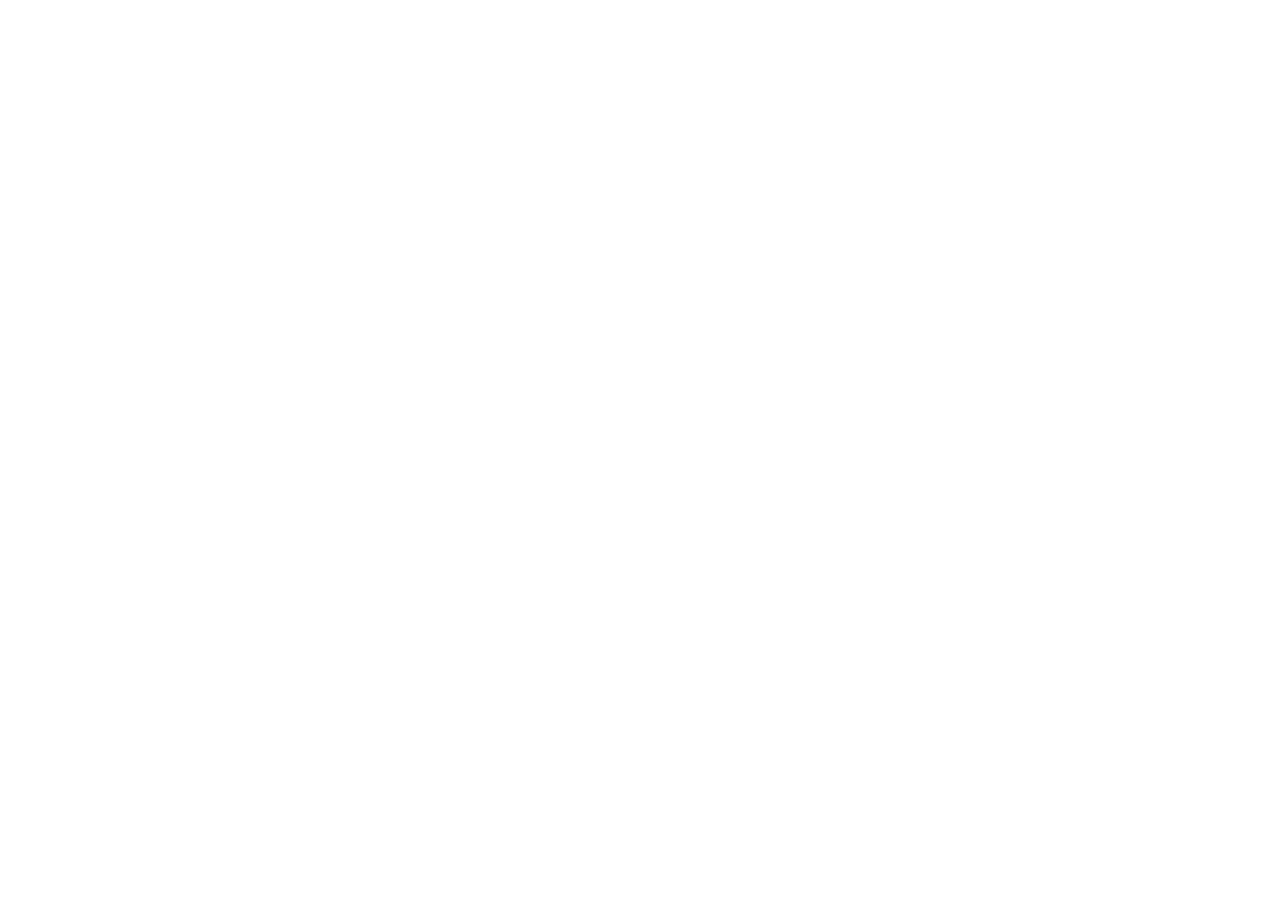
==== Admin Page/admin.html @ 701491e0 "Add files via upload" ====
<!DOCTYPE html>
<html lang="pt-br">
<head>
    <meta charset="UTF-8">
    <meta http-equiv="X-UA-Compatible" content="IE=edge">
    <meta name="viewport" content="width=device-width, initial-scale=1.0">
    <link rel="stylesheet" href="../reset.css">
    <link rel="stylesheet" href="admin.css">
    <title>-</title>
</head>
<body>
    
</body>
<script src="admin.js"></script>
</html>
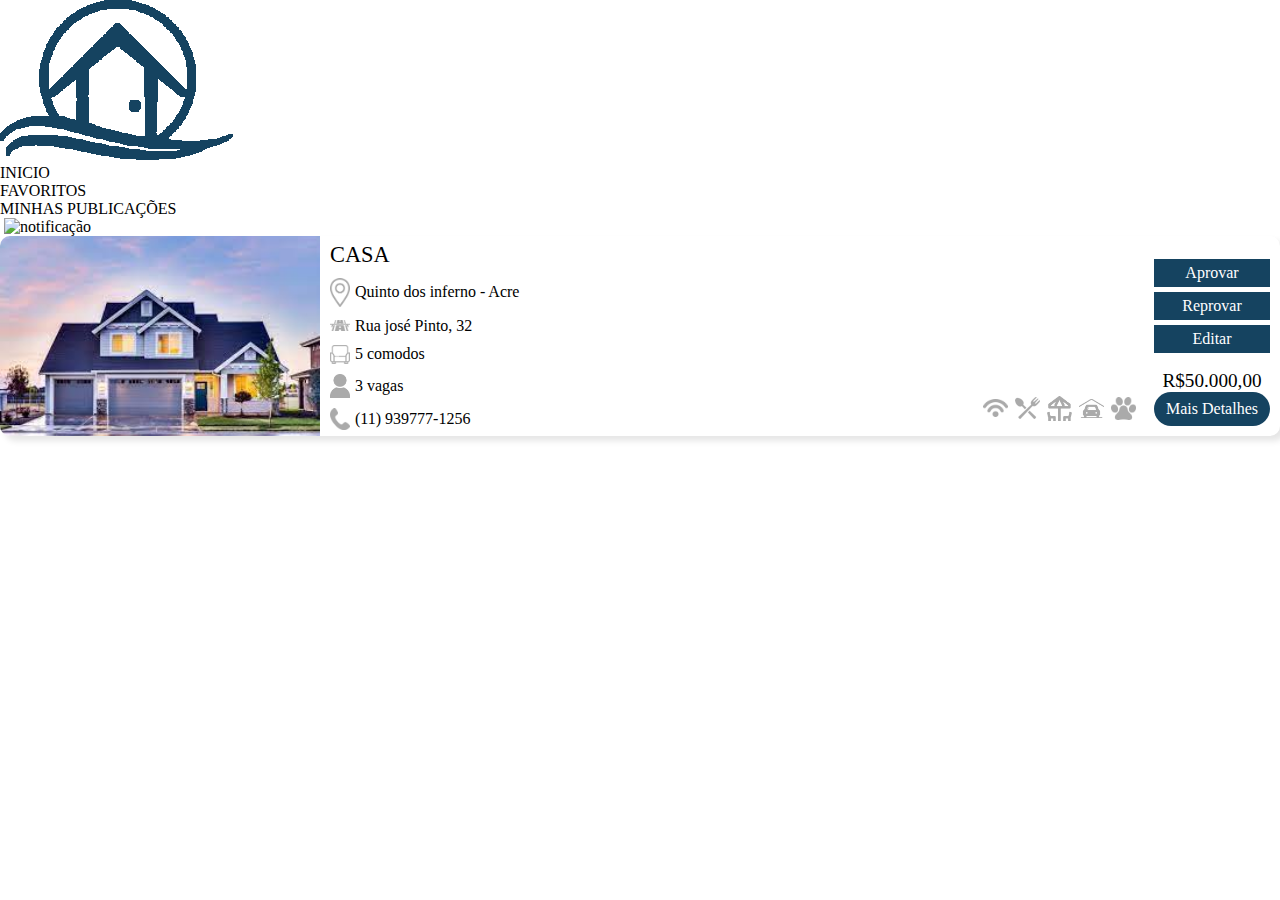
==== commit 7b32d122: "Add files via upload" ====
--- a/Admin Page/admin.html
+++ b/Admin Page/admin.html
@@ -1,15 +1,66 @@
 <!DOCTYPE html>
 <html lang="pt-br">
+
 <head>
     <meta charset="UTF-8">
     <meta http-equiv="X-UA-Compatible" content="IE=edge">
     <meta name="viewport" content="width=device-width, initial-scale=1.0">
+    <link rel="preconnect" href="https://fonts.googleapis.com">
+    <link rel="preconnect" href="https://fonts.gstatic.com" crossorigin>
+    <link href="https://fonts.googleapis.com/css2?family=Roboto&display=swap" rel="stylesheet">
+    <link rel="stylesheet" href="../header.css">
     <link rel="stylesheet" href="../reset.css">
     <link rel="stylesheet" href="admin.css">
-    <title>-</title>
+    <title>Admin</title>
 </head>
+
 <body>
-    
+    <header>
+        <div class="embrulho_header">
+            <a href="../index.html"><img src="img/logoBlue.png" alt="logotipo" class="logo"></a>
+            <ul>
+                <li><a href="../List Page/list.html">INICIO</a></li>
+                <li><a href="../Favorite Page/favorite.html">FAVORITOS</a></li>
+                <li><a href="../My Houses Page/myHouses.html">MINHAS PUBLICAÇÕES</a></li>
+            </ul>
+            <div>
+                <a href="../Create Page/create.html"><img src="../header_img/plusBlue.png" alt="" class="adicionar"></a>
+                <a href=""><img src="../header_img/bell.png" alt="notificação" class="notificacao"></a>
+                <a href="../User Page/user.html"><img src="../header_img/pfp.png" alt="" class="perfil"></a>
+            </div>
+        </div>
+    </header>
+    <main class="embrulho">
+        <section class="moradias">
+            <div class="item_lista">
+                <div class="casa_img"></div>
+                <div class="casa_info">
+                    <P>CASA</P>
+                    <span><img src="img/localizar.png" alt="">Quinto dos inferno - Acre</span>
+                    <span><img src="img/endereco.png" alt="">Rua josé Pinto, 32</span>
+                    <span><img src="img/comodos.png" alt="">5 comodos</span>
+                    <span><img src="img/user.png" alt="">3 vagas</span>
+                    <span><img src="img/contato.png" alt="">(11) 939777-1256</span>
+                    <div class="casa_extras">
+                        <img src="img/Wifi.png" alt="">
+                        <img src="img/refeicao.png" alt="">
+                        <img src="img/Lazer.png" alt="">
+                        <img src="img/estacionamento.png" alt="">
+                        <img src="img/animal.png" alt="">
+                    </div>
+                    <div class="casa_detalhes">
+                        <div class="casa_detalhes_botao">
+                            <button>Aprovar</button>
+                            <button>Reprovar</button>
+                            <button>Editar</button>
+                        </div>
+                        <span>R$50.000,00</span>
+                        <a href="../Detailed Page/details.html" class="casa_botao">Mais Detalhes</a>
+                    </div>
+                </div>
+            </div>
+        </section>
+    </main>
 </body>
 <script src="admin.js"></script>
 </html>--- a/Admin Page/admin.css
+++ b/Admin Page/admin.css
@@ -0,0 +1,115 @@
+.moradias{
+    width: 100%;
+    height: 100%;
+    display: flex;
+    flex-direction: column;
+    gap: 15px;
+}
+.item_lista{
+    width: 100%;
+    height: 200px;
+    display: flex;
+    background-color: white;
+    border-radius: 10px;
+    box-shadow: 5px 5px 6px rgba(0, 0, 0, 0.1);
+}
+.casa_img{
+    width: 25%;
+    height: 100%;
+    border-bottom-left-radius: 10px;
+    border-top-left-radius: 10px;
+    background-image: url(img/Sem\ título.jpeg);
+    background-repeat: no-repeat;
+    background-size: cover;
+    background-position: center;
+}
+.item_lista img{
+    width: auto;
+    height: 20px;
+}
+.casa_info{
+    width: 75%;
+    display: flex;
+    justify-content: center;
+    flex-direction: column;
+    gap: 10px;
+    padding: 0 10px;
+    position: relative;
+}
+.casa_info img{
+    width: 20px;
+    height: auto;
+}
+.casa_info p{
+    font-size: 1.4rem;
+}
+.casa_info span{
+    display: flex;
+    align-items: center;
+}
+.casa_info span img{
+    margin: 0 5px 0 0;
+}
+.casa_extras{
+    height: fit-content;
+    width: fit-content;
+    position: absolute;
+    right: 15%;
+    bottom: 0;
+    display: flex;
+    align-items: center;
+    gap: 7px;
+    margin: 0 0 15px 0;
+}
+.casa_extras img{
+    width: 25px;
+}
+.casa_detalhes{
+    height: fit-content;
+    width: fit-content;
+    position: absolute;
+    right: 0;
+    bottom: 0;
+    margin: 0 10px 10px 0;
+    display: flex;
+    flex-direction: column;
+}
+.casa_detalhes span{ 
+    font-size: 1.2rem;
+    align-self: center;
+}
+.casa_botao{
+    color: white;
+    background-color: #154360;
+    padding: 8px 12px;
+    border-radius: 100px;
+}
+.casa_botao:hover{
+    cursor: pointer;
+    transition: all 0.2s;
+    background-color: #c0392b;
+}
+.img_favorito{
+    position: absolute;
+    right: 0;
+    top: 0;
+    margin: 10px 10px 0 0;
+}
+.casa_detalhes_botao{
+    display: flex;
+    flex-direction: column;
+    gap: 5px;
+    margin-bottom: 15%;
+}
+.casa_detalhes button{
+    background-color: #154360;
+    color: white;
+    border-bottom: 10px;
+    text-align: center;
+    padding: 5px;
+}
+.casa_detalhes button:hover{
+    cursor: pointer;
+    transition: all 0.2s;
+    background-color: #c0392b;
+}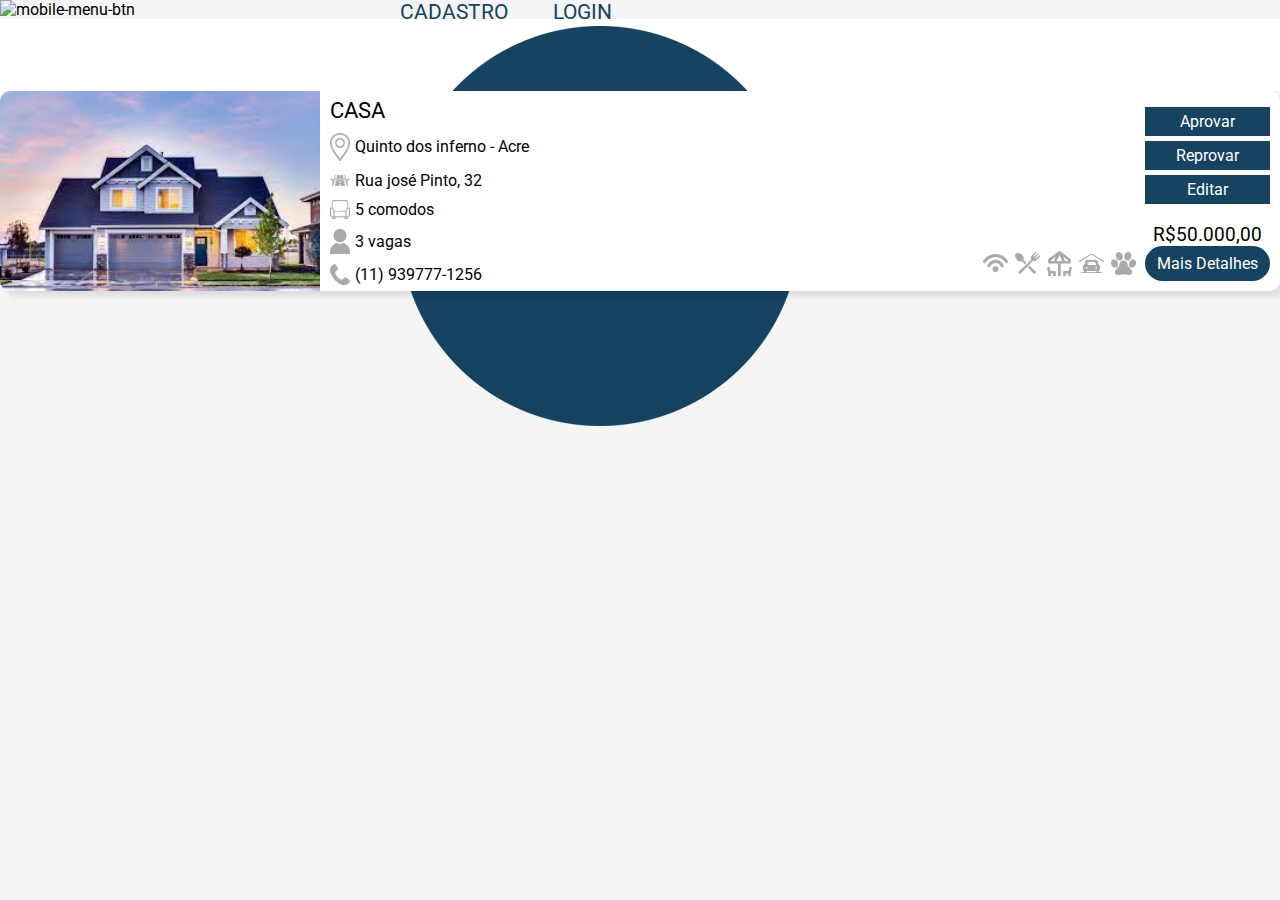
==== commit 6aa07954: "Add files via upload" ====
--- a/Admin Page/admin.html
+++ b/Admin Page/admin.html
@@ -15,22 +15,38 @@
 </head>
 
 <body>
-    <header>
-        <div class="embrulho_header">
-            <a href="../index.html"><img src="img/logoBlue.png" alt="logotipo" class="logo"></a>
-            <ul>
-                <li><a href="../List Page/list.html">INICIO</a></li>
-                <li><a href="../Favorite Page/favorite.html">FAVORITOS</a></li>
-                <li><a href="../My Houses Page/myHouses.html">MINHAS PUBLICAÇÕES</a></li>
-            </ul>
-            <div>
-                <a href="../Create Page/create.html"><img src="../header_img/plusBlue.png" alt="" class="adicionar"></a>
-                <a href=""><img src="../header_img/bell.png" alt="notificação" class="notificacao"></a>
-                <a href="../User Page/user.html"><img src="../header_img/pfp.png" alt="" class="perfil"></a>
+    <div class="mobile-menu-btn">
+        <img src="../header_img/burger-bar.png" alt="mobile-menu-btn">
+    </div>
+    <div class="mobile-menu-overlay"></div>
+    <header class="header-main">
+        <section class="header-wrapper">
+            <div class="header-logo">
+                <a href="../index.html"><img src="../header_img/logoBlue2.png" alt="logo"></a>
             </div>
-        </div>
+            <nav class="header-navigation">
+                <ul>
+                    <li><a href="../List Page/list.html">INICIO</a></li>
+                    <li><a href="../Favorite Page/favorite.html">FAVORITOS</a></li>
+                    <li><a href="../My Houses Page/myHouses.html">MINHAS PUBLICAÇÕES</a></li>
+                </ul>
+            </nav>
+            <div class="header-icons">
+                <div class="header-icons-addnotif">
+                    <div><a href="../Create Page/create.html"><img src="../header_img/plusBlue.png" alt="add icon"></a></div>
+                    <div><img src="../header_img/bell.png" alt="notification bell"></div>
+                </div>
+                <ul>
+                    <li><a href="../Sign In Page/register.html">CADASTRO</a></li>
+                    <li><a href="../Sign Up Page/login.html">LOGIN</a></li>
+                </ul>
+                <div class="header-pfp"><a href="../User Page/user.html"><img src="../header_img/pfp.png" alt="user pfp"></a></div>
+            </div>
+        </section>
     </header>
-    <main class="embrulho">
+    <script src="../header.js"></script>
+
+    <section class="wrapper">
         <section class="moradias">
             <div class="item_lista">
                 <div class="casa_img"></div>
--- a/header.css
+++ b/header.css
@@ -0,0 +1,66 @@
+body{
+    background-color: #F5F5F5;
+    font-family: 'Roboto', sans-serif;
+    display: flex;
+    justify-content: center;
+    flex-direction: column;
+    font-family: 'Roboto', sans-serif;
+}
+.embrulho{
+    height: fit-content;
+    width: 85%;
+    align-self: center;
+    display: flex;
+    gap: 40px;
+    margin-top: 30px;
+}
+header{
+    background-color: white;
+    width: 100%;
+    height: 8vh;
+    display: flex;
+    justify-content: center;
+    align-items: center;
+} 
+.embrulho_header{
+    height: fit-content;
+    width: 85%;
+    display: flex;
+    justify-content: space-between;
+    align-items: center;
+}
+.embrulho_header div{
+    display: flex;
+    align-items: center;
+    justify-content: center;
+    gap: 0 50px;
+}
+.logo{
+    width: auto;
+    height: 35px;
+}
+header ul{
+    display: flex;
+    gap: 45px;
+    font-size: 1.3rem;
+    color:#154360;
+}
+header ul li{
+    border-bottom: 2px solid transparent;
+}
+.adicionar,.notificacao,.perfil{
+    width: auto;
+    height: 25px;
+}
+header li:hover{
+    transition: all 0.3s;
+    cursor: pointer;
+    color: #c0392b;
+    border-bottom: 2px solid #c0392b;
+}
+main{
+    display: flex;
+}
+.logo:hover,.adicionar:hover,.notificacao:hover,.perfil:hover{
+    cursor: pointer;
+}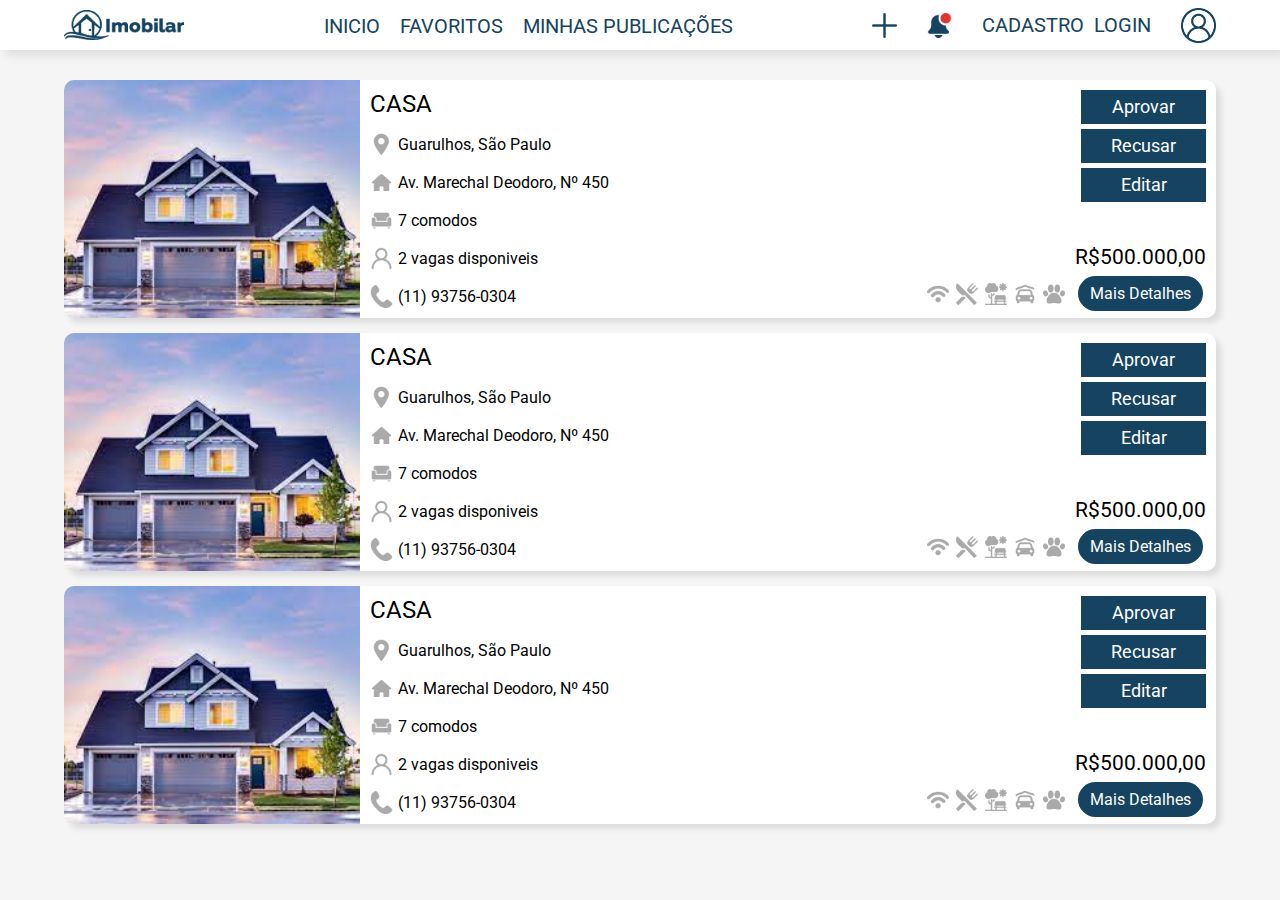
==== commit 862c6e60: "Add files via upload" ====
--- a/Admin Page/admin.html
+++ b/Admin Page/admin.html
@@ -15,8 +15,10 @@
 </head>
 
 <body>
-    <div class="mobile-menu-btn">
-        <img src="../header_img/burger-bar.png" alt="mobile-menu-btn">
+    <div class="mobile-menu-bar">
+        <div class="mobile-menu-logo"><a href="../index.html"><img src="../header_img/logoBlue2.png" alt="Logotipo"></a></div>
+        <div class="mobile-menu-menuButton" onclick="toggleMenu()"><p>Menu</p><img src="../header_img/menu-button-white.png" alt="menu-button"></div>
+        <div class="mobile-menu-exitButton" onclick="toggleMenu()"><p>Sair</p><img src="../header_img/exit-button-white.png" alt="exit-button"></div>
     </div>
     <div class="mobile-menu-overlay"></div>
     <header class="header-main">
@@ -45,38 +47,106 @@
         </section>
     </header>
     <script src="../header.js"></script>
+    
+    <section class="wrapper">
 
-    <section class="wrapper">
-        <section class="moradias">
-            <div class="item_lista">
-                <div class="casa_img"></div>
-                <div class="casa_info">
-                    <P>CASA</P>
-                    <span><img src="img/localizar.png" alt="">Quinto dos inferno - Acre</span>
-                    <span><img src="img/endereco.png" alt="">Rua josé Pinto, 32</span>
-                    <span><img src="img/comodos.png" alt="">5 comodos</span>
-                    <span><img src="img/user.png" alt="">3 vagas</span>
-                    <span><img src="img/contato.png" alt="">(11) 939777-1256</span>
-                    <div class="casa_extras">
-                        <img src="img/Wifi.png" alt="">
-                        <img src="img/refeicao.png" alt="">
-                        <img src="img/Lazer.png" alt="">
-                        <img src="img/estacionamento.png" alt="">
-                        <img src="img/animal.png" alt="">
-                    </div>
-                    <div class="casa_detalhes">
-                        <div class="casa_detalhes_botao">
+        <main>
+            <section class="moradias">
+
+                <section class="item_lista">
+                    <div class="casa_img"></div>
+                    <div class="casa_info">
+                        <h2>CASA</h2>
+                        <p><img src="img/Location.png" alt="localizar-icon">Guarulhos, São Paulo</p>
+                        <p><img src="img/Address.png" alt="enderco-icon">Av. Marechal Deodoro, Nº 450</p>
+                        <p><img src="img/Rooms.png" alt="comodos-icon">7 comodos</p>
+                        <p><img src="img/Space.png" alt="vagas-icon">2 vagas disponiveis</p>
+                        <p><img src="img/Phone.png" alt="telefone-icon">(11) 93756-0304</p>
+                        <div class="casa_detalhes">
+                            <div class="casa_detalhes_extras">
+                                <img src="img/Wifi.png" alt="wifi-icon">
+                                <img src="img/Dinner.png" alt="refeicao-icon">
+                                <img src="img/Leisure.png" alt="lazer-icon">
+                                <img src="img/Parking.png" alt="estacionamento-icon">
+                                <img src="img/Animals.png" alt="animais-icon">
+                            </div>
+                            <div class="casa_detalhes_preco">
+                                <p>R$500.000,00</p>
+                                <a href="../Detailed Page/details.html">Mais Detalhes</a>
+                            </div>
+                        </div>
+                        <div class="casa_adm">
                             <button>Aprovar</button>
-                            <button>Reprovar</button>
+                            <button>Recusar</button>
                             <button>Editar</button>
                         </div>
-                        <span>R$50.000,00</span>
-                        <a href="../Detailed Page/details.html" class="casa_botao">Mais Detalhes</a>
                     </div>
-                </div>
-            </div>
-        </section>
-    </main>
+                </section>
+
+                <section class="item_lista">
+                    <div class="casa_img"></div>
+                    <div class="casa_info">
+                        <h2>CASA</h2>
+                        <p><img src="img/Location.png" alt="localizar-icon">Guarulhos, São Paulo</p>
+                        <p><img src="img/Address.png" alt="enderco-icon">Av. Marechal Deodoro, Nº 450</p>
+                        <p><img src="img/Rooms.png" alt="comodos-icon">7 comodos</p>
+                        <p><img src="img/Space.png" alt="vagas-icon">2 vagas disponiveis</p>
+                        <p><img src="img/Phone.png" alt="telefone-icon">(11) 93756-0304</p>
+                        <div class="casa_detalhes">
+                            <div class="casa_detalhes_extras">
+                                <img src="img/Wifi.png" alt="wifi-icon">
+                                <img src="img/Dinner.png" alt="refeicao-icon">
+                                <img src="img/Leisure.png" alt="lazer-icon">
+                                <img src="img/Parking.png" alt="estacionamento-icon">
+                                <img src="img/Animals.png" alt="animais-icon">
+                            </div>
+                            <div class="casa_detalhes_preco">
+                                <p>R$500.000,00</p>
+                                <a href="../Detailed Page/details.html">Mais Detalhes</a>
+                            </div>
+                        </div>
+                        <div class="casa_adm">
+                            <button>Aprovar</button>
+                            <button>Recusar</button>
+                            <button>Editar</button>
+                        </div>
+                    </div>
+                </section>
+
+                <section class="item_lista">
+                    <div class="casa_img"></div>
+                    <div class="casa_info">
+                        <h2>CASA</h2>
+                        <p><img src="img/Location.png" alt="localizar-icon">Guarulhos, São Paulo</p>
+                        <p><img src="img/Address.png" alt="enderco-icon">Av. Marechal Deodoro, Nº 450</p>
+                        <p><img src="img/Rooms.png" alt="comodos-icon">7 comodos</p>
+                        <p><img src="img/Space.png" alt="vagas-icon">2 vagas disponiveis</p>
+                        <p><img src="img/Phone.png" alt="telefone-icon">(11) 93756-0304</p>
+                        <div class="casa_detalhes">
+                            <div class="casa_detalhes_extras">
+                                <img src="img/Wifi.png" alt="wifi-icon">
+                                <img src="img/Dinner.png" alt="refeicao-icon">
+                                <img src="img/Leisure.png" alt="lazer-icon">
+                                <img src="img/Parking.png" alt="estacionamento-icon">
+                                <img src="img/Animals.png" alt="animais-icon">
+                            </div>
+                            <div class="casa_detalhes_preco">
+                                <p>R$500.000,00</p>
+                                <a href="../Detailed Page/details.html">Mais Detalhes</a>
+                            </div>
+                        </div>
+                        <div class="casa_adm">
+                            <button>Aprovar</button>
+                            <button>Recusar</button>
+                            <button>Editar</button>
+                        </div>
+                    </div>
+                </section>
+
+            </section>
+        </main>
+
+    </section>
 </body>
 <script src="admin.js"></script>
 </html>--- a/header.css
+++ b/header.css
@@ -1,66 +1,285 @@
-body{
-    background-color: #F5F5F5;
-    font-family: 'Roboto', sans-serif;
-    display: flex;
-    justify-content: center;
-    flex-direction: column;
-    font-family: 'Roboto', sans-serif;
-}
-.embrulho{
-    height: fit-content;
-    width: 85%;
-    align-self: center;
-    display: flex;
-    gap: 40px;
-    margin-top: 30px;
-}
-header{
-    background-color: white;
-    width: 100%;
-    height: 8vh;
-    display: flex;
-    justify-content: center;
-    align-items: center;
-} 
-.embrulho_header{
-    height: fit-content;
-    width: 85%;
-    display: flex;
-    justify-content: space-between;
-    align-items: center;
-}
-.embrulho_header div{
-    display: flex;
-    align-items: center;
-    justify-content: center;
-    gap: 0 50px;
-}
-.logo{
-    width: auto;
-    height: 35px;
-}
-header ul{
-    display: flex;
-    gap: 45px;
-    font-size: 1.3rem;
-    color:#154360;
-}
-header ul li{
-    border-bottom: 2px solid transparent;
-}
-.adicionar,.notificacao,.perfil{
-    width: auto;
-    height: 25px;
-}
-header li:hover{
-    transition: all 0.3s;
-    cursor: pointer;
-    color: #c0392b;
-    border-bottom: 2px solid #c0392b;
-}
-main{
-    display: flex;
-}
-.logo:hover,.adicionar:hover,.notificacao:hover,.perfil:hover{
-    cursor: pointer;
+:root{ 
+    --blueColor: #154360;
+    --redColor: #c0392b;
+    --menu-items: 3;
+}
+body{
+    background-color: #F5F5F5;
+    font-family: 'Roboto', sans-serif;
+    display: flex;
+    flex-direction: column;
+    justify-content: center;
+}
+.mobile-menu-overlay,.mobile-menu-bar{
+    display: none;
+}
+.header-main{
+    width: 100%;
+    height: 50px;
+    background-color: white;
+    display: flex;
+    justify-content: center;
+    font-size: 1.22rem;
+    color: var(--blueColor);
+    box-shadow: 5px 5px 10px rgba(0, 0, 0, 0.1);
+    z-index: 10;
+}
+.wrapper,.header-wrapper{
+    width: 90%;
+}
+.wrapper{
+    height: fit-content;
+    align-self: center;
+    display: flex;
+    gap: 40px;
+    margin-top: 30px;
+}
+.header-wrapper{
+    height: 100%;
+    display: flex;
+    justify-content: space-between;
+    align-items: center;
+}
+.header-logo{
+    width: 120px;
+    height: fit-content;
+    display: flex;
+    align-items: center;
+    margin-top: 5px;
+}
+.header-navigation{
+    width: fit-content;
+    height: fit-content;
+}
+.header-navigation ul,.header-icons ul{
+    display: flex;
+    gap: 20px; /* standard: 30px */
+    margin-top: 2px;
+}
+.header-navigation ul li a,.header-icons ul li a{
+    border-bottom: 2px solid transparent;
+}
+.header-navigation ul li a:hover,.header-icons ul li a:hover{
+    transition: all 0.3s;
+    cursor: pointer;
+    color: var(--redColor);
+    border-bottom: 2px solid var(--redColor);
+}
+.header-icons{
+    display: flex;
+    align-items: center;
+    gap: 30px;
+    width: fit-content;
+    height: fit-content;
+}
+.header-icons-addnotif{
+    display: flex;
+    gap: 30px;
+    width: fit-content;
+    height: fit-content;
+}
+.header-icons ul{
+    gap: 10px;
+}
+.header-icons div,.header-icons a{
+    width: fit-content;
+    height: fit-content;
+    display: flex;
+    align-items: center;
+    justify-content: center;
+}
+.header-icons img{
+    width: auto;
+    height: 25px;
+}
+.header-pfp img{
+    width: auto;
+    height: 35px;
+}
+.header-logo a img:hover,.header-pfp img,.header-icons img{
+    cursor: pointer;
+}
+
+@media screen and (max-width: 992px) {
+    body{
+        margin: 50px 0;
+    }
+    .mobile-menu-bar{
+        display: flex;
+        align-items: center;
+        justify-content: space-between;
+        width: 100%;
+        height: fit-content;
+        background-color: white;
+        border-bottom: 2px solid var(--blueColor);
+        padding: 7px 10px;
+        position: fixed;
+        top: 0;
+        right: 0;
+        left: 0;
+        z-index: 10;
+    }
+    .mobile-menu-logo{
+        width: fit-content;
+        height: fit-content;
+        visibility: visible;
+        cursor: pointer;
+    }
+    .mobile-menu-logo img{
+        width: 150px;
+        height: auto;
+    }
+    .mobile-menu-menuButton,.mobile-menu-exitButton{
+        display: flex;
+        align-items: center;
+        width: fit-content;
+        height: fit-content;
+        cursor: pointer;
+        gap: 7px;
+        color: white;
+        font-size: 1.2rem;
+        background-color: var(--blueColor);
+        padding: 7px 10px;
+        border-radius: 100px;
+    }
+    .mobile-menu-menuButton:hover,.mobile-menu-exitButton:hover{
+        transition: all 0.2s;
+        background-color: var(--redColor);
+    }
+    .mobile-menu-menuButton img,.mobile-menu-exitButton img{
+        width: 25px;
+        height: auto;
+    }
+    .mobile-menu-exitButton{
+        display: none;
+    }
+    .mobile-menu-overlay{
+        position: fixed;
+        width: 100%;
+        height: 100%;
+        top: 0;
+        right: 0;
+        bottom: 0;
+        left: 0;
+        z-index: 5;
+        background-color: rgba(0, 0, 0, 0.6);
+    }
+    .header-main{
+        width: 0%;
+        height: 100%;
+        position: fixed;
+        top: 0;
+        right: 0;
+        bottom: 0;
+        left: 0;
+        flex-direction: column;
+        align-items: center;
+        font-size: 1.4rem;
+        box-shadow: unset;
+        overflow-y: auto;
+        overflow-x: hidden;
+    }
+    .header-wrapper{
+        flex-direction: column;
+        padding: 10px 0;
+    }
+    /* Logo Part Start */
+    .header-logo{
+        width: 100%;
+        height: fit-content;
+        margin-top: 0;
+        padding: 10px 0;
+        justify-content: center;
+        border-bottom: 3px solid rgba(0, 0, 0, 0.1);
+        border-top: 3px solid rgba(0, 0, 0, 0.1);
+        order: 1;
+    }
+    .header-logo a{
+        width: fit-content;
+        height: fit-content;
+    }
+    .header-logo img{
+        width: 200px;
+        height: auto;
+    }
+    /* Logo Part End */
+    /* User Part Start */
+    .header-icons{
+        padding: 10px 0;
+        flex-direction: column;
+        align-items: center;
+        justify-content: space-evenly;
+        width: 100%;
+        height: 100%;
+        border-bottom: 3px solid rgba(0, 0, 0, 0.1);
+        order: 2;
+    }
+    .header-pfp{
+        order: -2;
+    }
+    .header-pfp img{
+        height: 100px;
+    }
+    .header-icons ul{
+        order: -1;
+        width: 100%;
+        display: flex;
+        flex-direction: column;
+        gap: 15px;
+        align-items: center;
+        justify-content: center;
+    }
+    .header-icons-addnotif{
+        gap: 75px;
+        justify-content: space-between;
+    }
+    .header-icons-addnotif img{
+        height: 30px;
+    }
+    /* User Part End */
+    /* Navigation Part Start */
+    .header-navigation{
+        width: 100%;
+        height: 50%;
+        border-bottom: 3px solid rgba(0, 0, 0, 0.1);
+        font-size: 1.3rem;
+        order: 3;
+    }
+    .header-navigation ul{
+        flex-direction: column;
+        width: 100%;
+        height: 100%;
+        gap: 10px;
+        align-items: center;
+        justify-content: space-evenly;
+    }
+    .header-navigation ul li{
+        width: 90%;
+        height: calc(65% / var(--menu-items));
+    }
+    .header-navigation ul li a{
+        width: 100%;
+        height: 100%;
+        display: flex;
+        flex-direction: column;
+        padding: 15px 0;
+        align-items: center;
+        justify-content: center;
+        background-color: var(--blueColor);
+        color: white;
+        border-radius: 10px;
+        white-space: nowrap;
+    }
+    .header-navigation ul li a:hover{
+        cursor: pointer;
+        transition: all 0.2s;
+        background-color: var(--redColor);
+        color: white;
+    }
+    /* Navigation Part End */
+    .header-logo,.header-icons,.header-navigation{
+        transition: all 0.3s ease-in-out;
+        visibility: hidden;
+        opacity: 0;
+    }
 }--- a/Admin Page/admin.css
+++ b/Admin Page/admin.css
@@ -1,115 +1,241 @@
+main{
+    width: 100%;
+    display: flex;
+    gap: 3%;
+    margin-bottom: 50px;
+}
 .moradias{
     width: 100%;
-    height: 100%;
-    display: flex;
-    flex-direction: column;
-    gap: 15px;
+    height: fit-content;
+    display: flex;
 }
 .item_lista{
     width: 100%;
-    height: 200px;
+    height: fit-content;
     display: flex;
     background-color: white;
     border-radius: 10px;
     box-shadow: 5px 5px 6px rgba(0, 0, 0, 0.1);
 }
 .casa_img{
-    width: 25%;
-    height: 100%;
-    border-bottom-left-radius: 10px;
-    border-top-left-radius: 10px;
-    background-image: url(img/Sem\ título.jpeg);
+    width: 400px;
+    background-image: url(img/placeholder.jpeg);
     background-repeat: no-repeat;
     background-size: cover;
     background-position: center;
 }
-.item_lista img{
-    width: auto;
-    height: 20px;
-}
 .casa_info{
-    width: 75%;
-    display: flex;
-    justify-content: center;
+    width: 100%;
+    display: flex;
     flex-direction: column;
+    position: relative;
+    gap: 15px;
+    padding: 10px;
+}
+.casa_info p{
+    display: flex;
+    align-items: center;
+    gap: 5px;
+}
+.casa_info h2{
+    font-size: 1.5rem;
+}
+.casa_info p img{
+    width: 23px;
+    height: auto;
+}
+.casa_detalhes{
+    display: flex;
     gap: 10px;
-    padding: 0 10px;
-    position: relative;
-}
-.casa_info img{
-    width: 20px;
-    height: auto;
-}
-.casa_info p{
-    font-size: 1.4rem;
-}
-.casa_info span{
-    display: flex;
-    align-items: center;
-}
-.casa_info span img{
-    margin: 0 5px 0 0;
-}
-.casa_extras{
-    height: fit-content;
+}
+.casa_detalhes_extras{
     width: fit-content;
-    position: absolute;
-    right: 15%;
-    bottom: 0;
-    display: flex;
-    align-items: center;
+    height: fit-content;
+    align-self: flex-end;
+    display: flex;
     gap: 7px;
-    margin: 0 0 15px 0;
-}
-.casa_extras img{
-    width: 25px;
-}
-.casa_detalhes{
-    height: fit-content;
+    margin: 2% 0;
+}
+.casa_detalhes_preco{
+    display: flex;
+    flex-direction: column;
+}
+.casa_detalhes_preco a{
     width: fit-content;
-    position: absolute;
-    right: 0;
-    bottom: 0;
-    margin: 0 10px 10px 0;
-    display: flex;
-    flex-direction: column;
-}
-.casa_detalhes span{ 
-    font-size: 1.2rem;
-    align-self: center;
-}
-.casa_botao{
+    height: fit-content;
     color: white;
     background-color: #154360;
     padding: 8px 12px;
     border-radius: 100px;
 }
-.casa_botao:hover{
-    cursor: pointer;
-    transition: all 0.2s;
-    background-color: #c0392b;
-}
-.img_favorito{
+@media (pointer: fine){
+    .casa_detalhes_preco a:hover{
+        transition: all 0.2s;
+        background-color: #c0392b;
+        cursor: pointer;
+    }
+}
+.casa_adm{
     position: absolute;
+    top: 0;
     right: 0;
-    top: 0;
     margin: 10px 10px 0 0;
-}
-.casa_detalhes_botao{
     display: flex;
     flex-direction: column;
+    width: 125px;
     gap: 5px;
-    margin-bottom: 15%;
-}
-.casa_detalhes button{
+}
+.casa_adm button{
+    width: 100%;
+    color: white;
     background-color: #154360;
-    color: white;
-    border-bottom: 10px;
+    padding: 7px 0;
     text-align: center;
-    padding: 5px;
-}
-.casa_detalhes button:hover{
-    cursor: pointer;
-    transition: all 0.2s;
-    background-color: #c0392b;
+    font-size: 1.1rem;
+}
+@media (pointer: fine) {
+    .casa_adm button:hover{
+        transition: all 0.2s;
+        background-color: #c0392b;
+        cursor: pointer;
+    }
+}
+/* Fixes */
+/* Scrollbar */
+body::-webkit-scrollbar,.header-main::-webkit-scrollbar {
+    display: none;
+}
+  
+/* Hide scrollbar for IE, Edge and Firefox */
+body,.header-main {
+    -ms-overflow-style: none;  /* IE and Edge */
+    scrollbar-width: none;  /* Firefox */
+}
+
+/* Break Points: 600px 601px 768px 992px 1200px */
+
+@media screen and (max-width: 1200px) {
+    main{
+        flex-direction: column;
+        gap: 30px;
+        margin: 0;
+        padding: 0;
+    }
+}
+
+@media screen and (max-width: 992px) {
+    header{
+        display: none;
+    }
+    .moradias{
+        flex-direction: row;
+        flex-wrap: wrap;
+        gap: 15px 0;
+        justify-content: space-between;
+    }
+    .item_lista{
+        flex-direction: column;
+        width: 48%;
+        height: fit-content;
+    }
+    .item_lista .casa_img{ 
+        width: 100%;
+        height: 250px;
+        border-top-right-radius: 10px;
+        border-top-left-radius: 10px;
+    }
+    .casa_info{
+        width: 100%;
+        height: 100%;
+    }
+    .casa_detalhes{
+        width: 100%;
+        flex-direction: row-reverse;
+        justify-content: space-between;
+    }
+    .casa_detalhes_preco{
+        gap: 10px 0;
+    }
+    .casa_detalhes_preco p{ 
+        font-size: 1.2rem;
+    }
+    .casa_detalhes_extras img{
+        width: auto;
+        height: 20px;
+    }   
+    .casa_adm{
+        position: unset;
+        width: 100%;
+        justify-content: center;
+        align-items: center;
+        gap: 10px;
+    }
+    .casa_adm button{
+        width: 90%;
+        border-radius: 5px;
+    }
+}
+
+@media screen and (max-width: 600px) {
+    .moradias{
+        justify-content: center;
+    }
+    .casa_info h2{
+        font-size: 1.4rem;
+    }
+    .item_lista{
+        width: 90%;
+    }
+}
+
+@media screen and (min-width: 600px) and (max-width: 765px) {
+    .casa_info h2{
+        font-size: 1.4rem;
+    }
+    .casa_info p{
+        font-size: 0.9rem;
+    }
+    .casa_detalhes_preco p{ 
+        font-size: 1.1rem;
+    }
+    .casa_detalhes{
+        flex-direction: column;
+    }
+    .casa_detalhes_extras{
+        align-self: flex-start;
+    }
+}
+
+@media screen and (min-width: 992px) {
+    .moradias{
+        flex-direction: column;
+        gap: 15px;
+    }
+    .item_lista .casa_img{
+        border-bottom-left-radius: 10px;
+        border-top-left-radius: 10px;
+    }
+    .casa_info{
+        justify-content: center;
+    }
+    .casa_info p{
+        font-size: 1rem;
+    }
+    .casa_detalhes{
+        position: absolute;
+        bottom: 0;
+        right: 0;
+        margin: 0 10px 7px 0;
+    }
+    .casa_detalhes_preco{
+        gap: 7px;
+        align-items: center;
+    }
+    .casa_detalhes_preco p{ 
+        font-size: 1.3rem;
+    }
+    .casa_detalhes_extras img{
+        width: auto;
+        height: 22px;
+    }
 }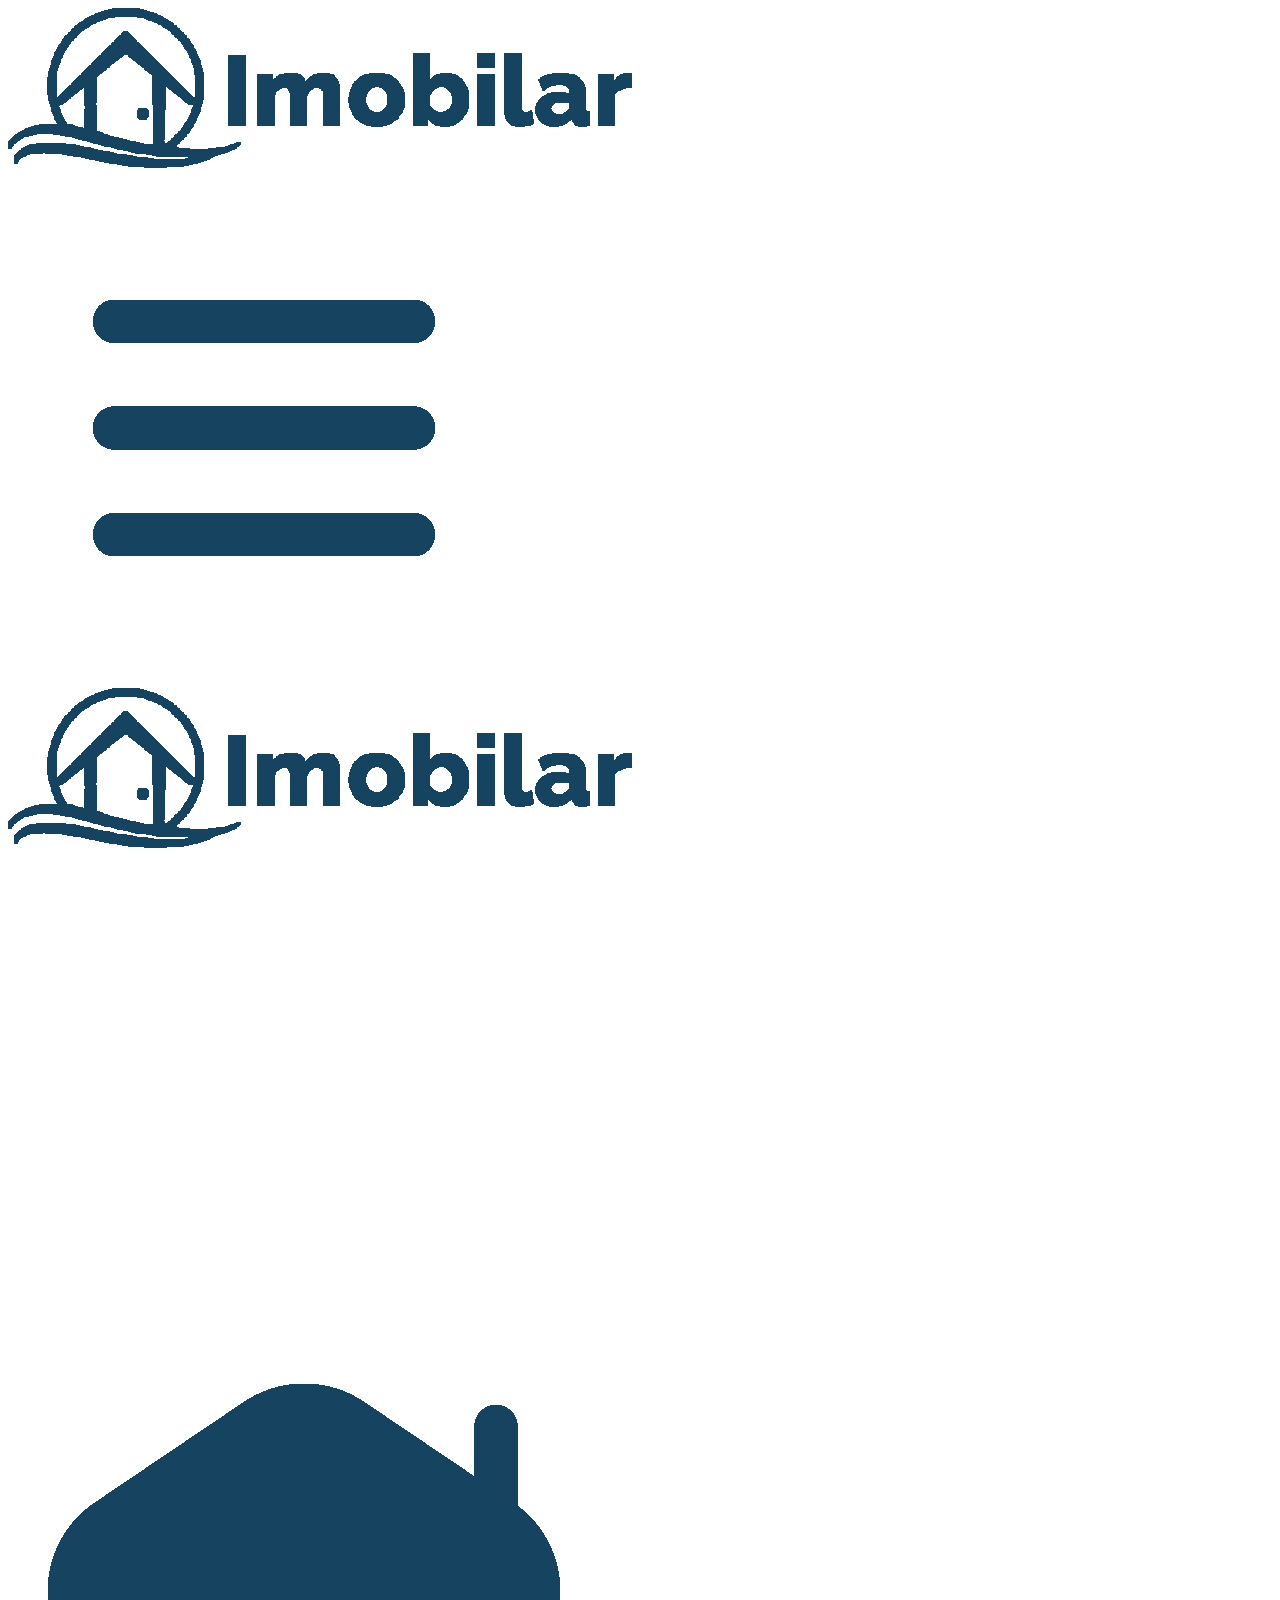
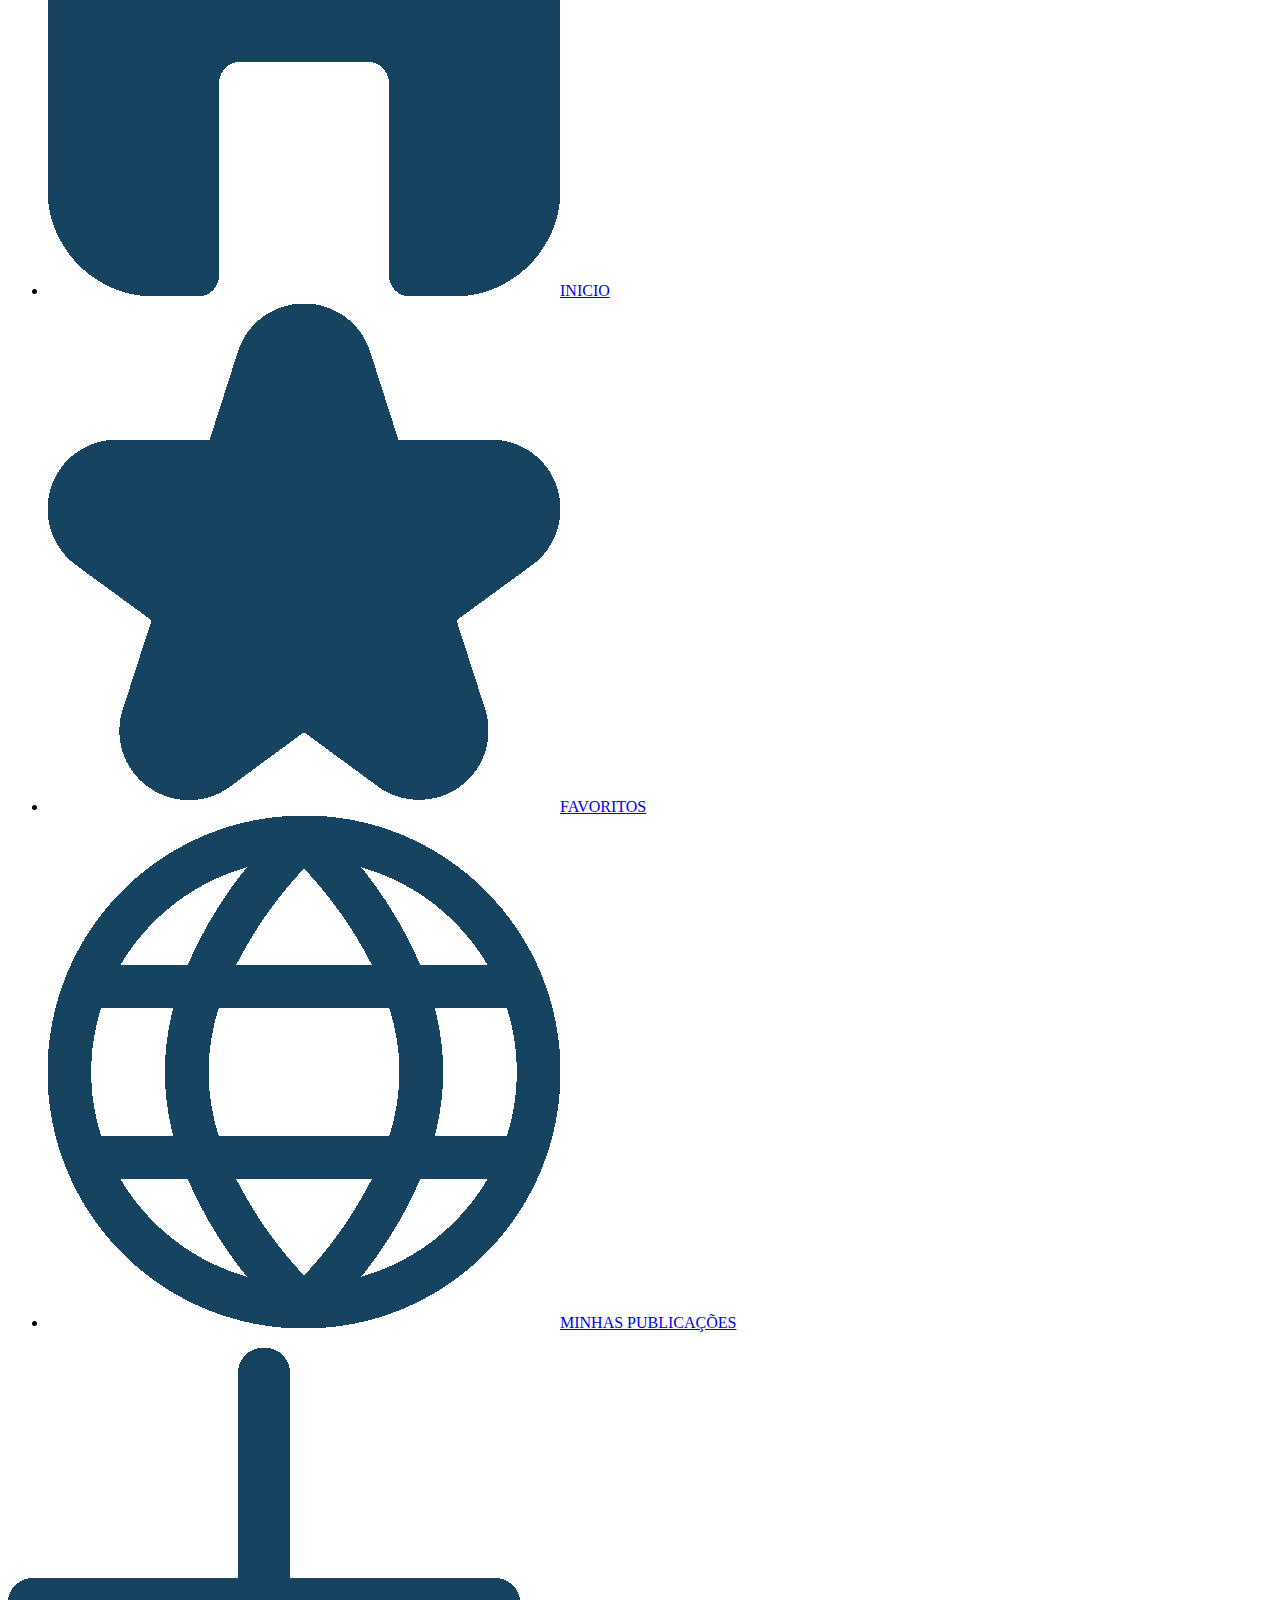
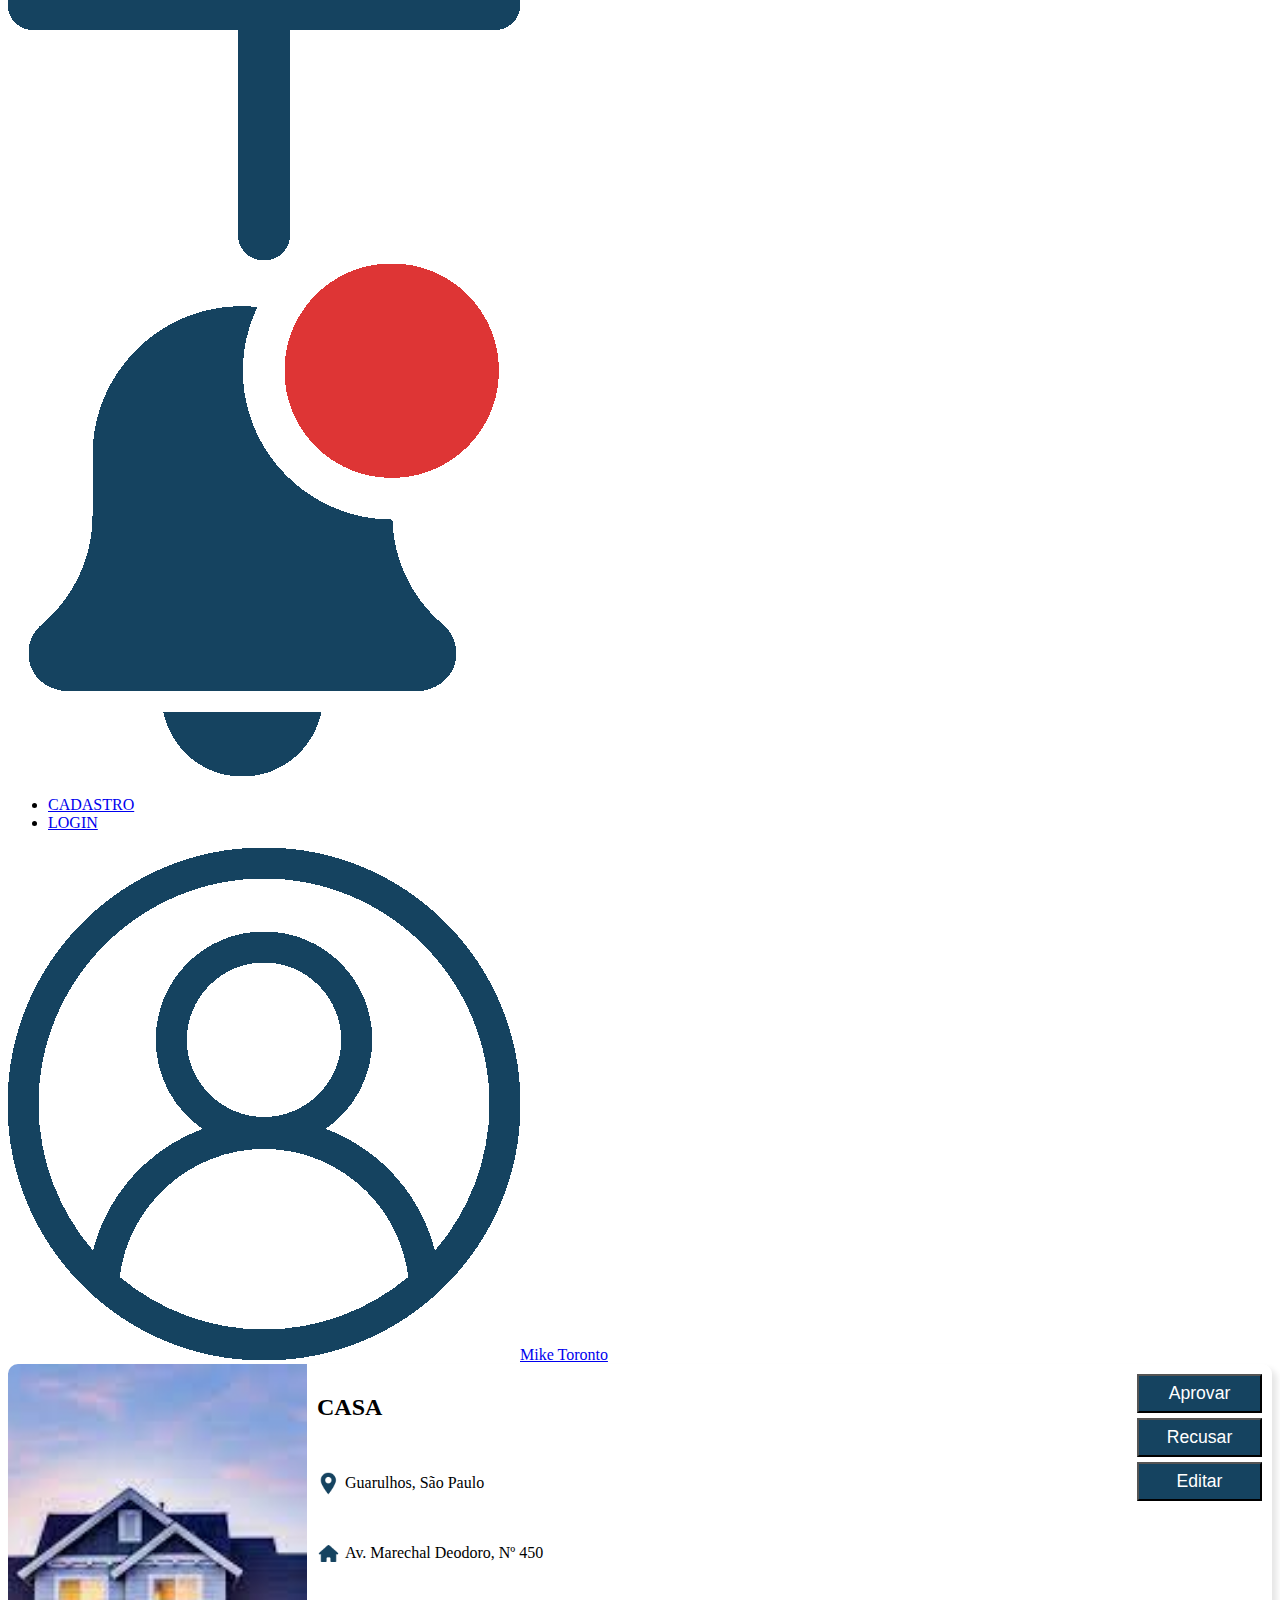
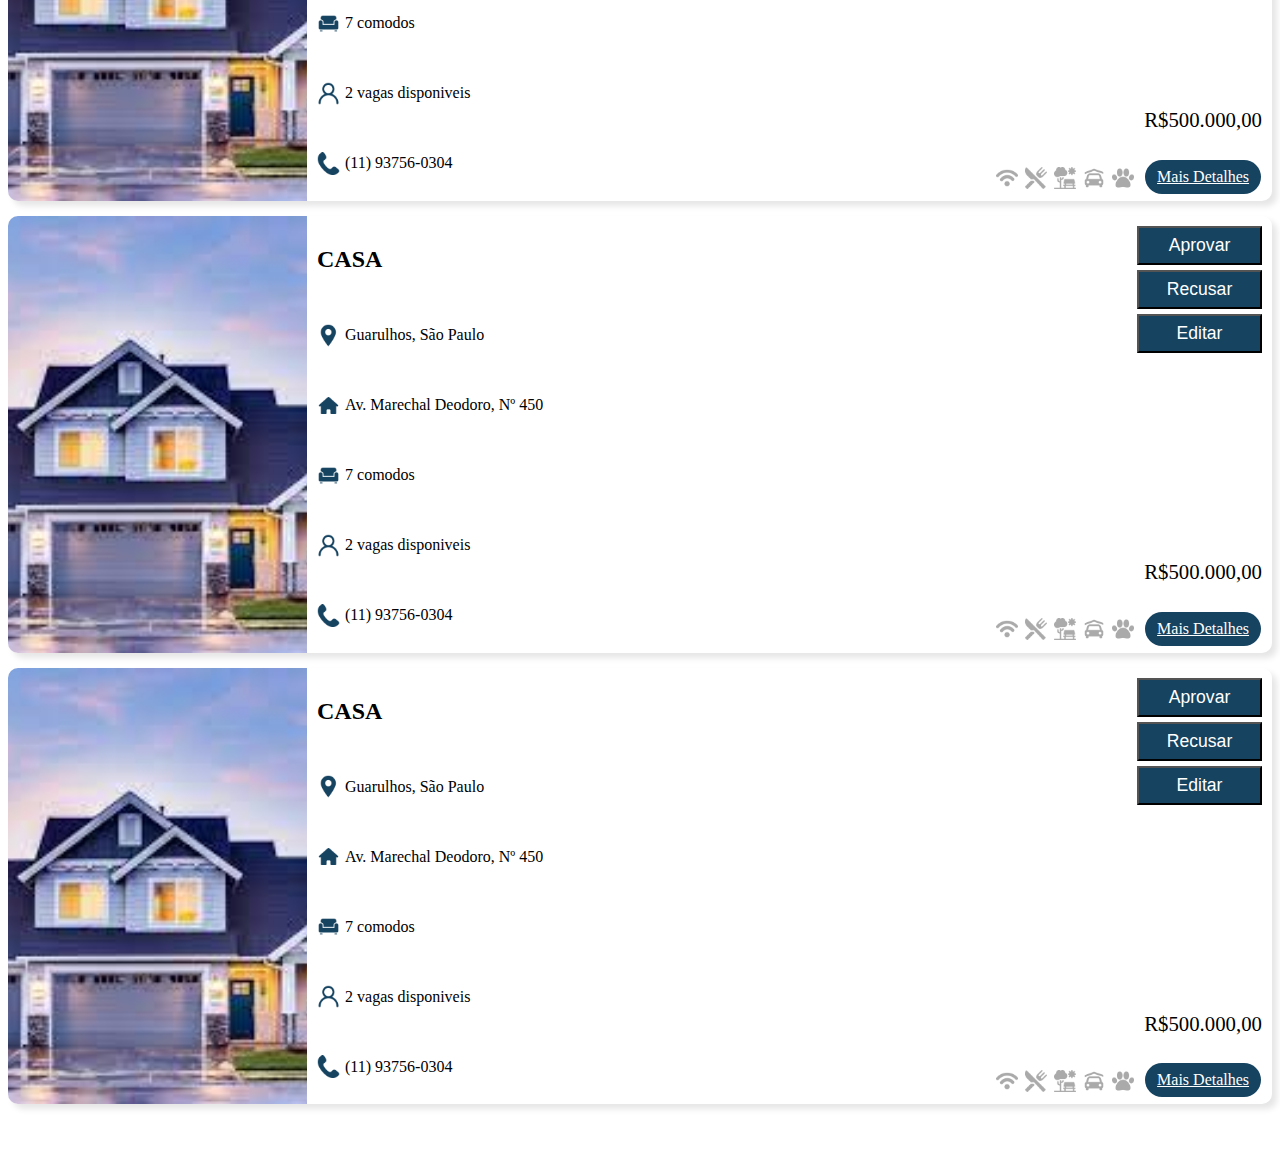
==== commit 542d2cc4: "Add files via upload" ====
--- a/Admin Page/admin.html
+++ b/Admin Page/admin.html
@@ -16,21 +16,21 @@
 
 <body>
     <div class="mobile-menu-bar">
-        <div class="mobile-menu-logo"><a href="../index.html"><img src="../header_img/logoBlue2.png" alt="Logotipo"></a></div>
-        <div class="mobile-menu-menuButton" onclick="toggleMenu()"><p>Menu</p><img src="../header_img/menu-button-white.png" alt="menu-button"></div>
-        <div class="mobile-menu-exitButton" onclick="toggleMenu()"><p>Sair</p><img src="../header_img/exit-button-white.png" alt="exit-button"></div>
+        <div class="mobile-menu-logo"><a href="../index.html"><img src="../header_img/logo-blue.png" alt="Logotipo"></a></div>
+        <div class="mobile-menu-button" onclick="toggleHeaderMenu()"><img src="../header_img/menu.png" alt="Menu"></div>
     </div>
     <div class="mobile-menu-overlay"></div>
     <header class="header-main">
         <section class="header-wrapper">
             <div class="header-logo">
-                <a href="../index.html"><img src="../header_img/logoBlue2.png" alt="logo"></a>
+                <a href="../index.html"><img src="../header_img/logo-blue.png" alt="logo"></a>
+                <div class="header-exit-button" onclick="toggleHeaderMenu()"><img src="../header_img/exit.png" alt="Menu"></div>
             </div>
             <nav class="header-navigation">
                 <ul>
-                    <li><a href="../List Page/list.html">INICIO</a></li>
-                    <li><a href="../Favorite Page/favorite.html">FAVORITOS</a></li>
-                    <li><a href="../My Houses Page/myHouses.html">MINHAS PUBLICAÇÕES</a></li>
+                    <li><img src="../header_img/house.png" alt="home-icon"><a href="../List Page/list.html">INICIO</a></li>
+                    <li><img src="../header_img/star.png" alt="favorite-icon"><a href="../Favorite Page/favorite.html">FAVORITOS</a></li>
+                    <li><img src="../header_img/globe.png" alt="publish-icon"><a href="../My Houses Page/myHouses.html">MINHAS PUBLICAÇÕES</a></li>
                 </ul>
             </nav>
             <div class="header-icons">
@@ -39,10 +39,10 @@
                     <div><img src="../header_img/bell.png" alt="notification bell"></div>
                 </div>
                 <ul>
-                    <li><a href="../Sign In Page/register.html">CADASTRO</a></li>
-                    <li><a href="../Sign Up Page/login.html">LOGIN</a></li>
+                    <li><a href="../Register Page/register.html">CADASTRO</a></li>
+                    <li><a href="../Register Page/register.html">LOGIN</a></li>
                 </ul>
-                <div class="header-pfp"><a href="../User Page/user.html"><img src="../header_img/pfp.png" alt="user pfp"></a></div>
+                <div class="header-pfp"><a href="../User Page/user.html"><img src="../header_img/pfp.png" alt="user pfp"><span>Mike Toronto</span></a></div>
             </div>
         </section>
     </header>
